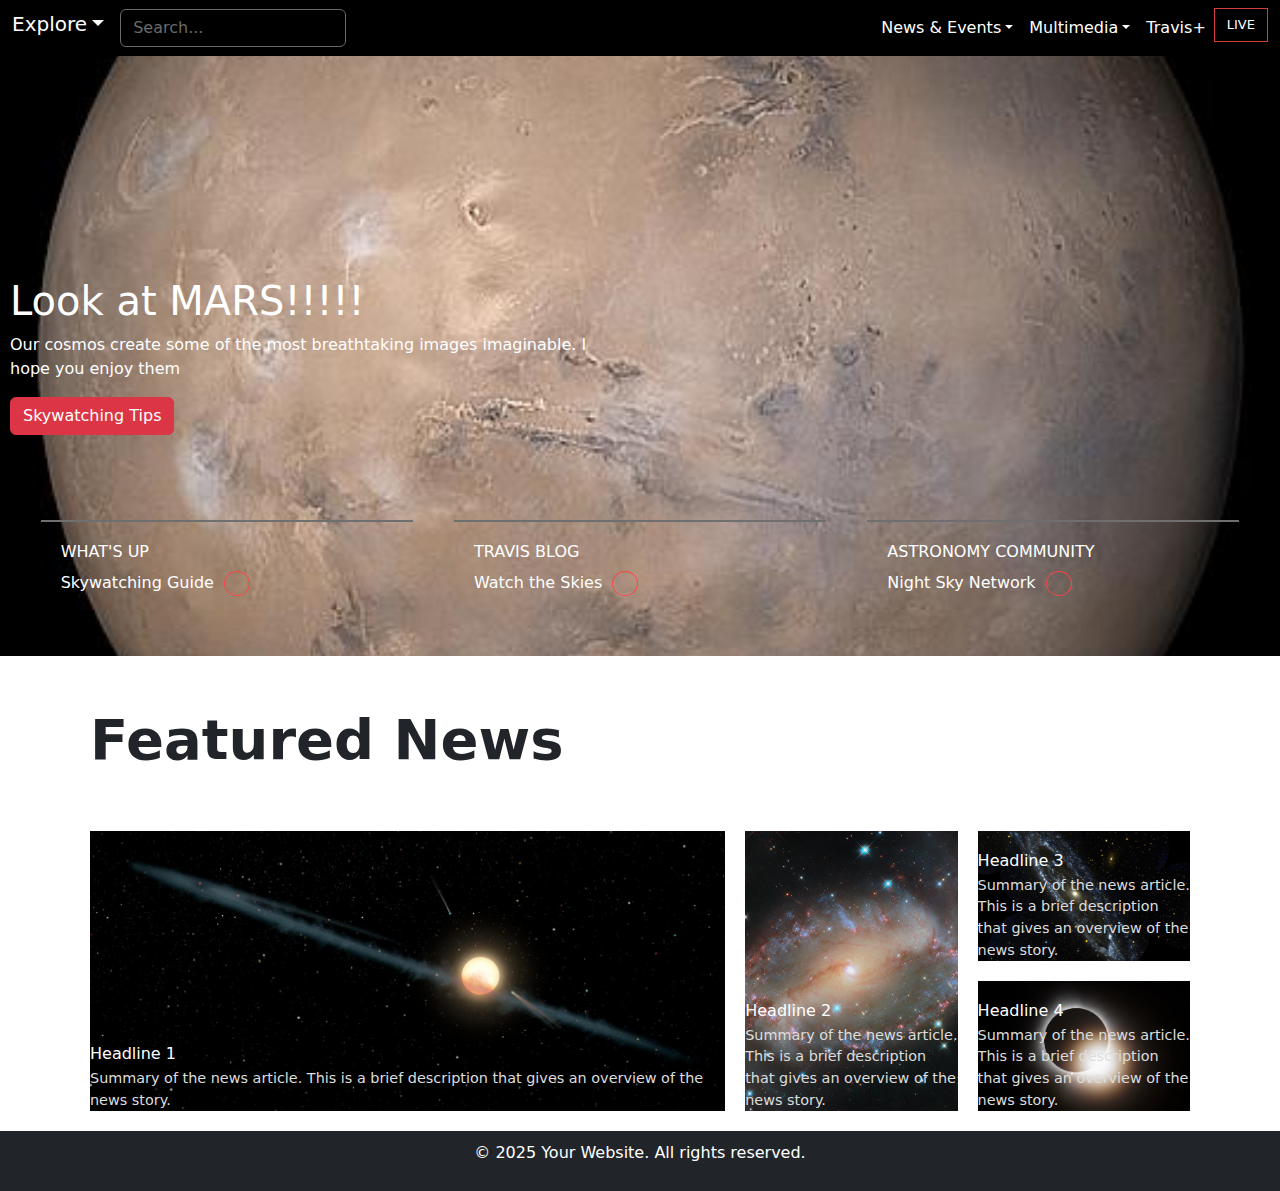
==== index.html @ eb02fc20 "Initial Commit" ====
<!DOCTYPE html>
<html lang="en">
<head>
    <meta charset="UTF-8">
    <meta name="viewport" content="width=device-width, initial-scale=1.0">
    <title>Favorite Clone</title>
    <link rel="stylesheet" href="styles/styles.css">
    <link href="https://cdn.jsdelivr.net/npm/bootstrap@5.3.3/dist/css/bootstrap.min.css" rel="stylesheet" integrity="sha384-QWTKZyjpPEjISv5WaRU9OFeRpok6YctnYmDr5pNlyT2bRjXh0JMhjY6hW+ALEwIH" crossorigin="anonymous">
    <script defer src="scripts.js"></script>
    <script src="https://cdn.jsdelivr.net/npm/bootstrap@5.3.3/dist/js/bootstrap.bundle.min.js" integrity="sha384-YvpcrYf0tY3lHB60NNkmXc5s9fDVZLESaAA55NDzOxhy9GkcIdslK1eN7N6jIeHz" crossorigin="anonymous"></script>
</head>
<body>
    <div id="header-placeholder" class="container-fluid">
        <!-- Placeholder for header content -->
    </div>
    
    <div id="banner-placeholder" class="container-fluid">
        <!-- Placeholder for banner content -->
    </div>
    
    <div id="featured-news-placeholder" class="container-fluid">
        <!-- Placeholder for Featured News section -->
    </div>
    
    <div id="footer-placeholder" class="container-fluid">
        <!-- Placeholder for footer content -->
    </div>
</body>
</html>
---- styles/styles.css ----
/* General reset for all elements */
* {
    margin: 0;
    padding: 0;
    box-sizing: border-box;
}

/* Additional styles for specific components if needed */
.container {
    display: flex;
    flex-direction: column;
}

/* Ensure no spaces between placeholders */
#header-placeholder, #banner-placeholder, #featured-news-placeholder, #footer-placeholder {
    margin: 0;
    padding: 0;
}
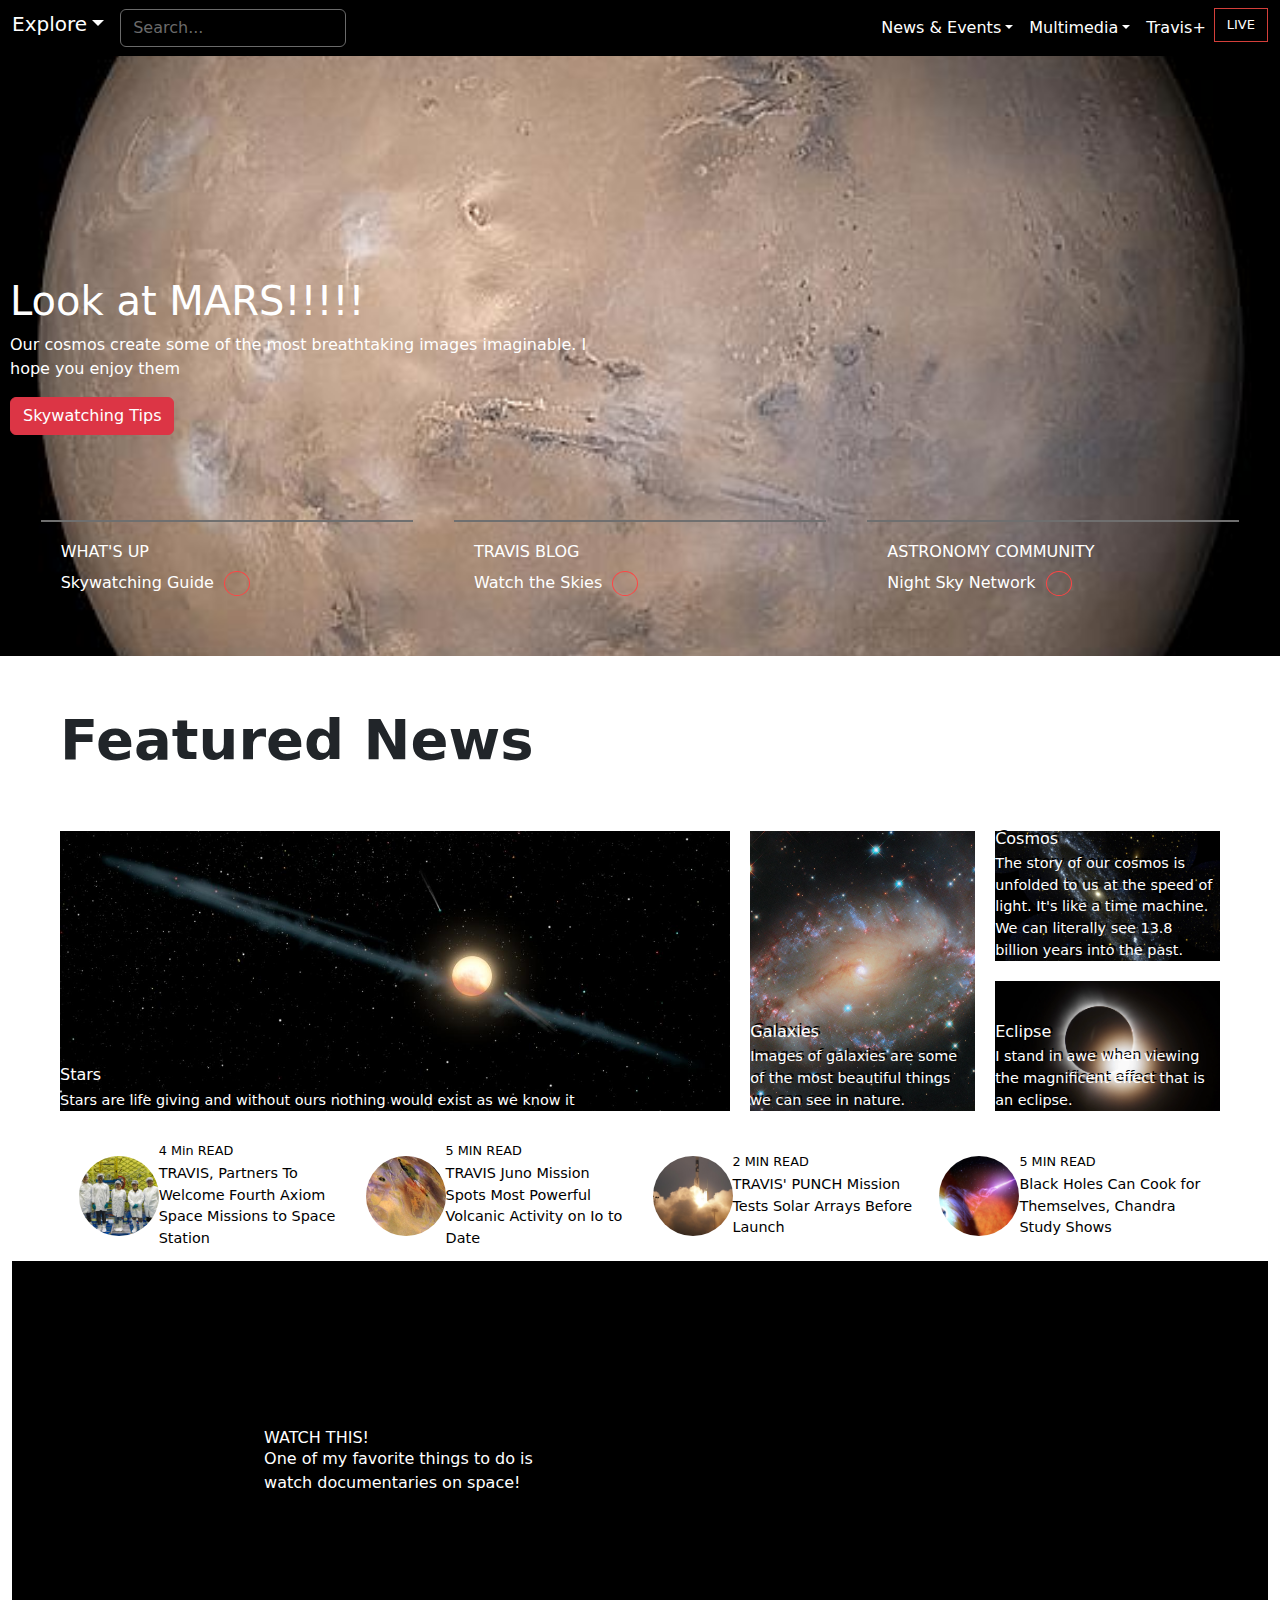
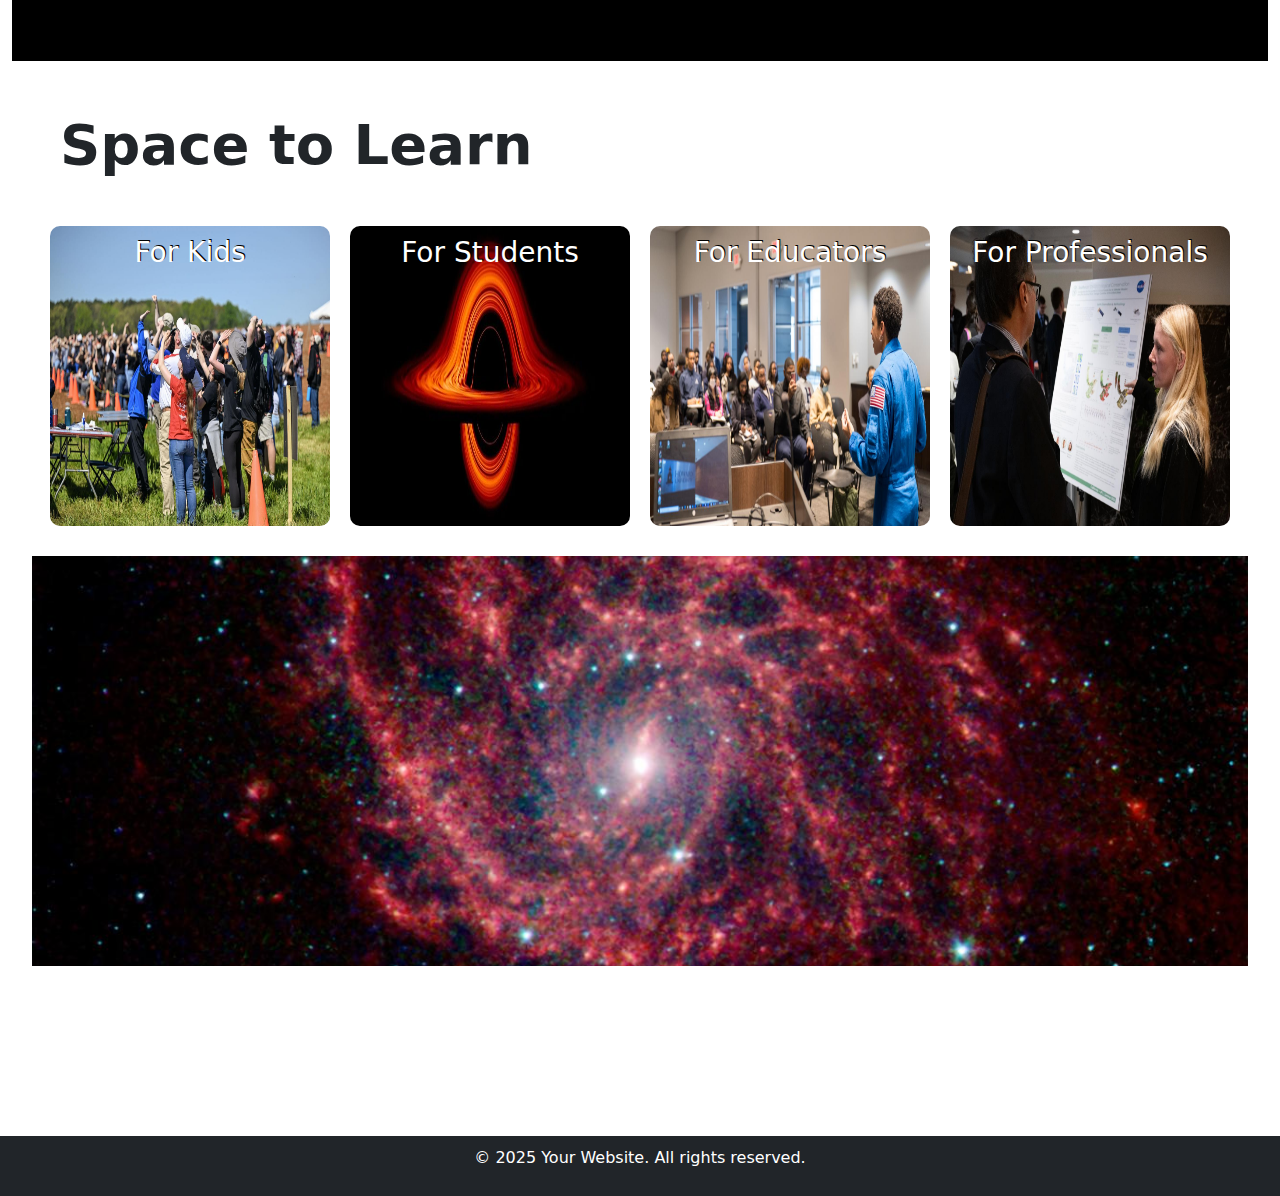
==== commit 7de81eb8: "Second Commit" ====
--- a/index.html
+++ b/index.html
@@ -5,9 +5,14 @@
     <meta name="viewport" content="width=device-width, initial-scale=1.0">
     <title>Favorite Clone</title>
     <link rel="stylesheet" href="styles/styles.css">
-    <link href="https://cdn.jsdelivr.net/npm/bootstrap@5.3.3/dist/css/bootstrap.min.css" rel="stylesheet" integrity="sha384-QWTKZyjpPEjISv5WaRU9OFeRpok6YctnYmDr5pNlyT2bRjXh0JMhjY6hW+ALEwIH" crossorigin="anonymous">
+    <link href="https://cdn.jsdelivr.net/npm/bootstrap@5.3.3/dist/css/bootstrap.min.css" 
+          rel="stylesheet" 
+          integrity="sha384-QWTKZyjpPEjISv5WaRU9OFeRpok6YctnYmDr5pNlyT2bRjXh0JMhjY6hW+ALEwIH" 
+          crossorigin="anonymous">
     <script defer src="scripts.js"></script>
-    <script src="https://cdn.jsdelivr.net/npm/bootstrap@5.3.3/dist/js/bootstrap.bundle.min.js" integrity="sha384-YvpcrYf0tY3lHB60NNkmXc5s9fDVZLESaAA55NDzOxhy9GkcIdslK1eN7N6jIeHz" crossorigin="anonymous"></script>
+    <script src="https://cdn.jsdelivr.net/npm/bootstrap@5.3.3/dist/js/bootstrap.bundle.min.js" 
+          integrity="sha384-YvpcrYf0tY3lHB60NNkmXc5s9fDVZLESaAA55NDzOxhy9GkcIdslK1eN7N6jIeHz" 
+          crossorigin="anonymous"></script>
 </head>
 <body>
     <div id="header-placeholder" class="container-fluid">
@@ -21,6 +26,18 @@
     <div id="featured-news-placeholder" class="container-fluid">
         <!-- Placeholder for Featured News section -->
     </div>
+    <div id="additional-news-placeholder" class="container-fluid">
+        <!-- Placeholder for Additional News section -->
+    </div>
+    <div id="second-banner-placeholder" class="container-fluid">
+        <!-- Placeholder for Second Banner section -->
+    </div>
+    <div id="education-placeholder" class="container-fluid">
+        <!-- Placeholder for Education section -->
+    </div>
+    <div id="third-banner-placeholder" class="container-fluid">
+        <!-- Placeholder for Third Banner section -->
+    </div>
     
     <div id="footer-placeholder" class="container-fluid">
         <!-- Placeholder for footer content -->
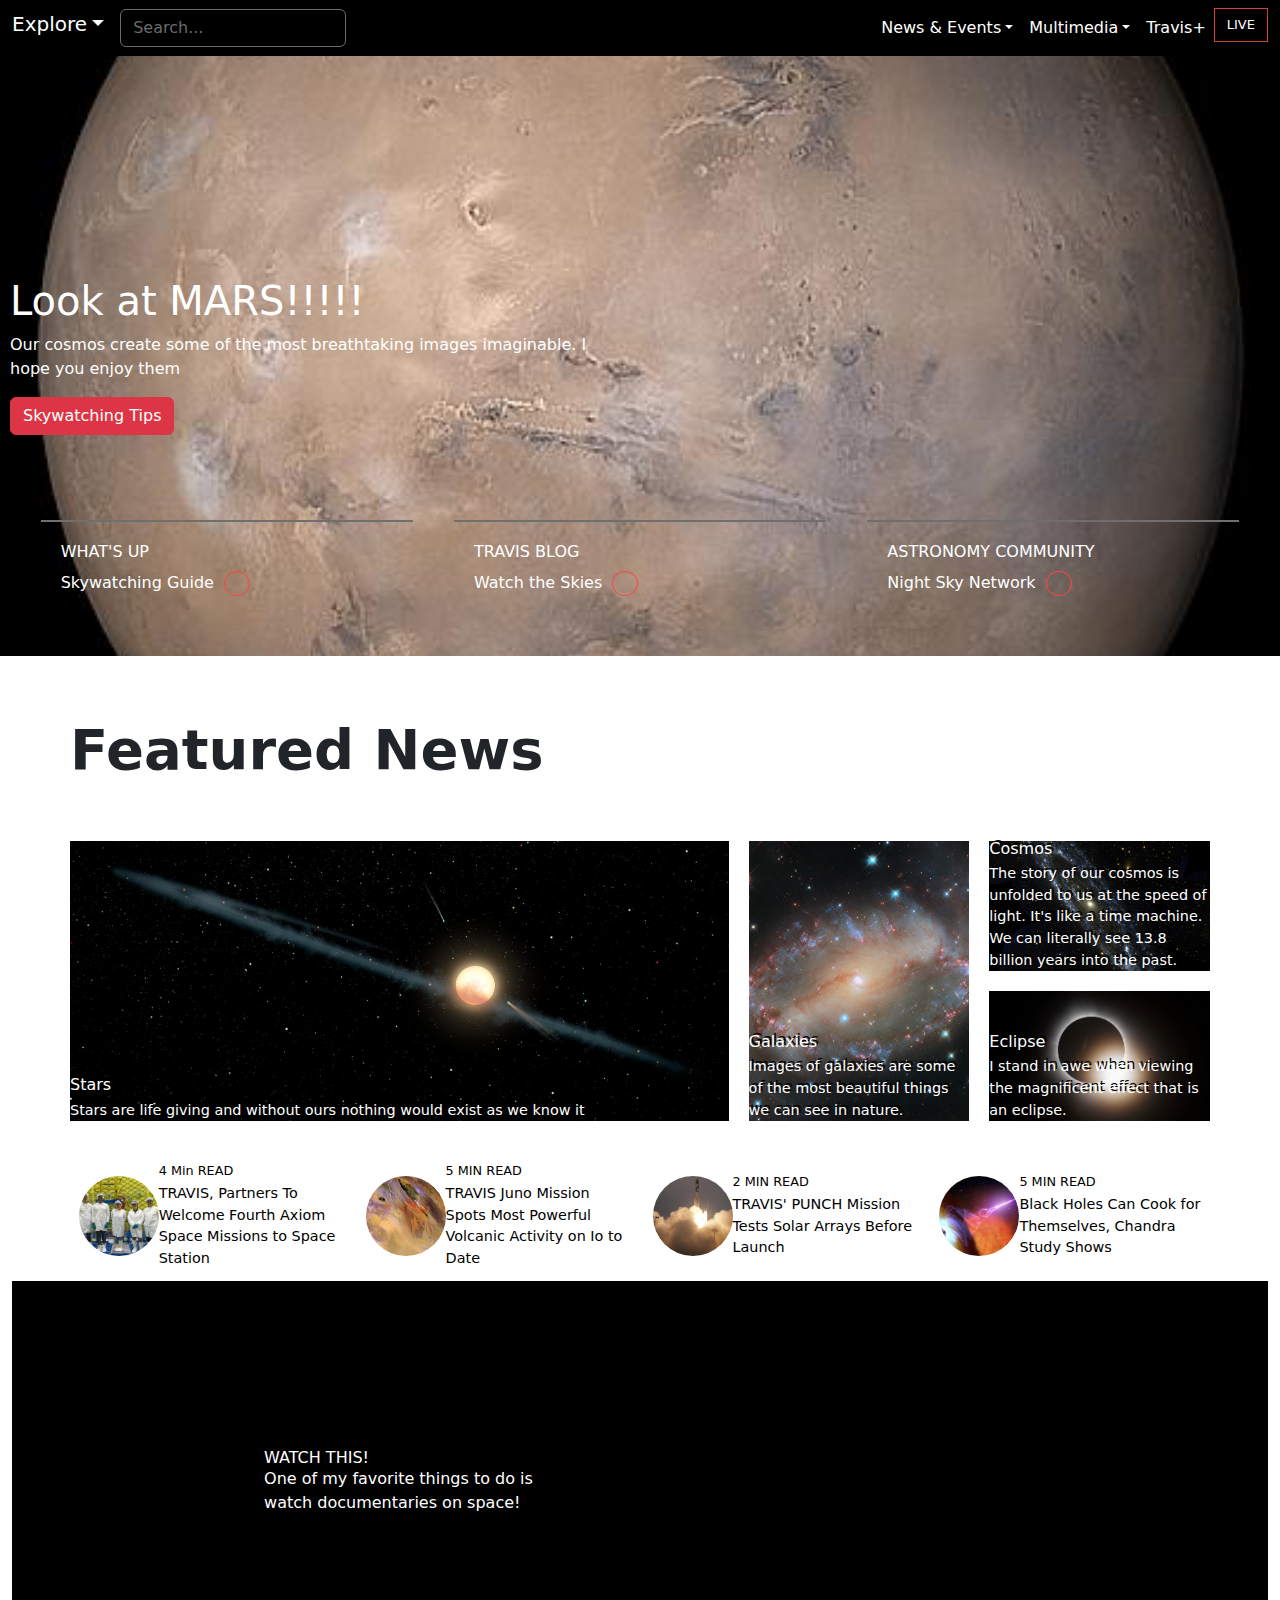
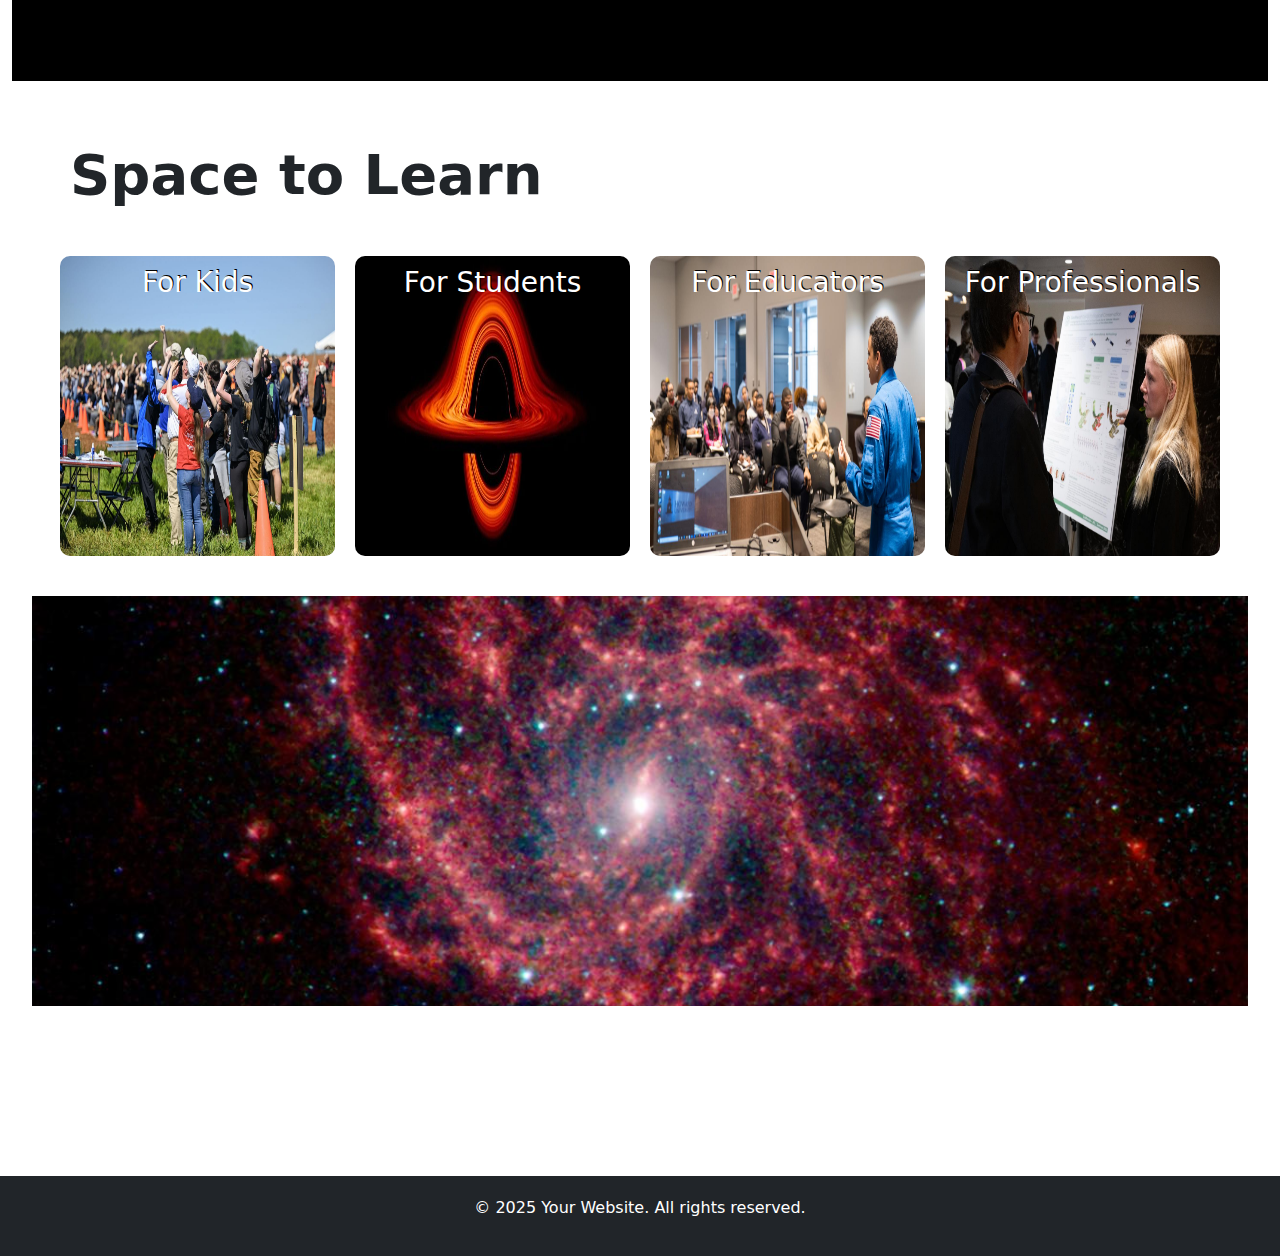
==== commit 6f2a8118: "Third Commit" ====
--- a/index.html
+++ b/index.html
@@ -1,46 +1,62 @@
 <!DOCTYPE html>
 <html lang="en">
 <head>
+    <!-- Character encoding for the HTML document -->
     <meta charset="UTF-8">
+    <!-- Ensures the page is responsive and scales properly on all devices -->
     <meta name="viewport" content="width=device-width, initial-scale=1.0">
+    <!-- Title of the webpage -->
     <title>Favorite Clone</title>
+    <!-- Link to the main stylesheet -->
     <link rel="stylesheet" href="styles/styles.css">
+    <!-- Link to Bootstrap CSS for responsive layout and design -->
     <link href="https://cdn.jsdelivr.net/npm/bootstrap@5.3.3/dist/css/bootstrap.min.css" 
           rel="stylesheet" 
           integrity="sha384-QWTKZyjpPEjISv5WaRU9OFeRpok6YctnYmDr5pNlyT2bRjXh0JMhjY6hW+ALEwIH" 
           crossorigin="anonymous">
-    <script defer src="scripts.js"></script>
+    <!-- Defer loading the main JavaScript file until HTML parsing is complete -->
+    <script defer src="scripts/main.js"></script>
+    <!-- Link to Bootstrap's bundled JavaScript for interactive components -->
     <script src="https://cdn.jsdelivr.net/npm/bootstrap@5.3.3/dist/js/bootstrap.bundle.min.js" 
           integrity="sha384-YvpcrYf0tY3lHB60NNkmXc5s9fDVZLESaAA55NDzOxhy9GkcIdslK1eN7N6jIeHz" 
           crossorigin="anonymous"></script>
 </head>
 <body>
+    <!-- Placeholder for header content -->
     <div id="header-placeholder" class="container-fluid">
-        <!-- Placeholder for header content -->
+        <!-- Content for header will be dynamically loaded here -->
     </div>
     
+    <!-- Placeholder for banner content -->
     <div id="banner-placeholder" class="container-fluid">
-        <!-- Placeholder for banner content -->
+        <!-- Content for banner will be dynamically loaded here -->
     </div>
     
+    <!-- Placeholder for Featured News section -->
     <div id="featured-news-placeholder" class="container-fluid">
-        <!-- Placeholder for Featured News section -->
+        <!-- Content for Featured News will be dynamically loaded here -->
     </div>
+    <!-- Placeholder for Additional News section -->
     <div id="additional-news-placeholder" class="container-fluid">
-        <!-- Placeholder for Additional News section -->
+        <!-- Content for Additional News will be dynamically loaded here -->
     </div>
+    <!-- Placeholder for Second Banner section -->
     <div id="second-banner-placeholder" class="container-fluid">
-        <!-- Placeholder for Second Banner section -->
+        <!-- Content for Second Banner will be dynamically loaded here -->
     </div>
+    <!-- Placeholder for Education section -->
     <div id="education-placeholder" class="container-fluid">
-        <!-- Placeholder for Education section -->
+        <!-- Content for Education section will be dynamically loaded here -->
     </div>
+    <!-- Placeholder for Third Banner section -->
     <div id="third-banner-placeholder" class="container-fluid">
-        <!-- Placeholder for Third Banner section -->
+        <!-- Content for Third Banner will be dynamically loaded here -->
     </div>
     
+    <!-- Placeholder for footer content -->
     <div id="footer-placeholder" class="container-fluid">
-        <!-- Placeholder for footer content -->
+        <!-- Content for footer will be dynamically loaded here -->
+    </div>
     </div>
 </body>
-</html>+</html>
--- a/styles/styles.css
+++ b/styles/styles.css
@@ -1,18 +1,18 @@
 /* General reset for all elements */
 * {
-    margin: 0;
-    padding: 0;
-    box-sizing: border-box;
+    margin: 0; /* Remove default margin from all elements */
+    padding: 0; /* Remove default padding from all elements */
+    box-sizing: border-box; /* Include padding and border in the element's total width and height */
 }
 
 /* Additional styles for specific components if needed */
 .container {
-    display: flex;
-    flex-direction: column;
+    display: flex; /* Use flexbox layout for the container */
+    flex-direction: column; /* Arrange children elements in a column */
 }
 
 /* Ensure no spaces between placeholders */
 #header-placeholder, #banner-placeholder, #featured-news-placeholder, #footer-placeholder {
-    margin: 0;
-    padding: 0;
+    margin: 0; /* Remove margin for specified placeholders */
+    padding: 0; /* Remove padding for specified placeholders */
 }
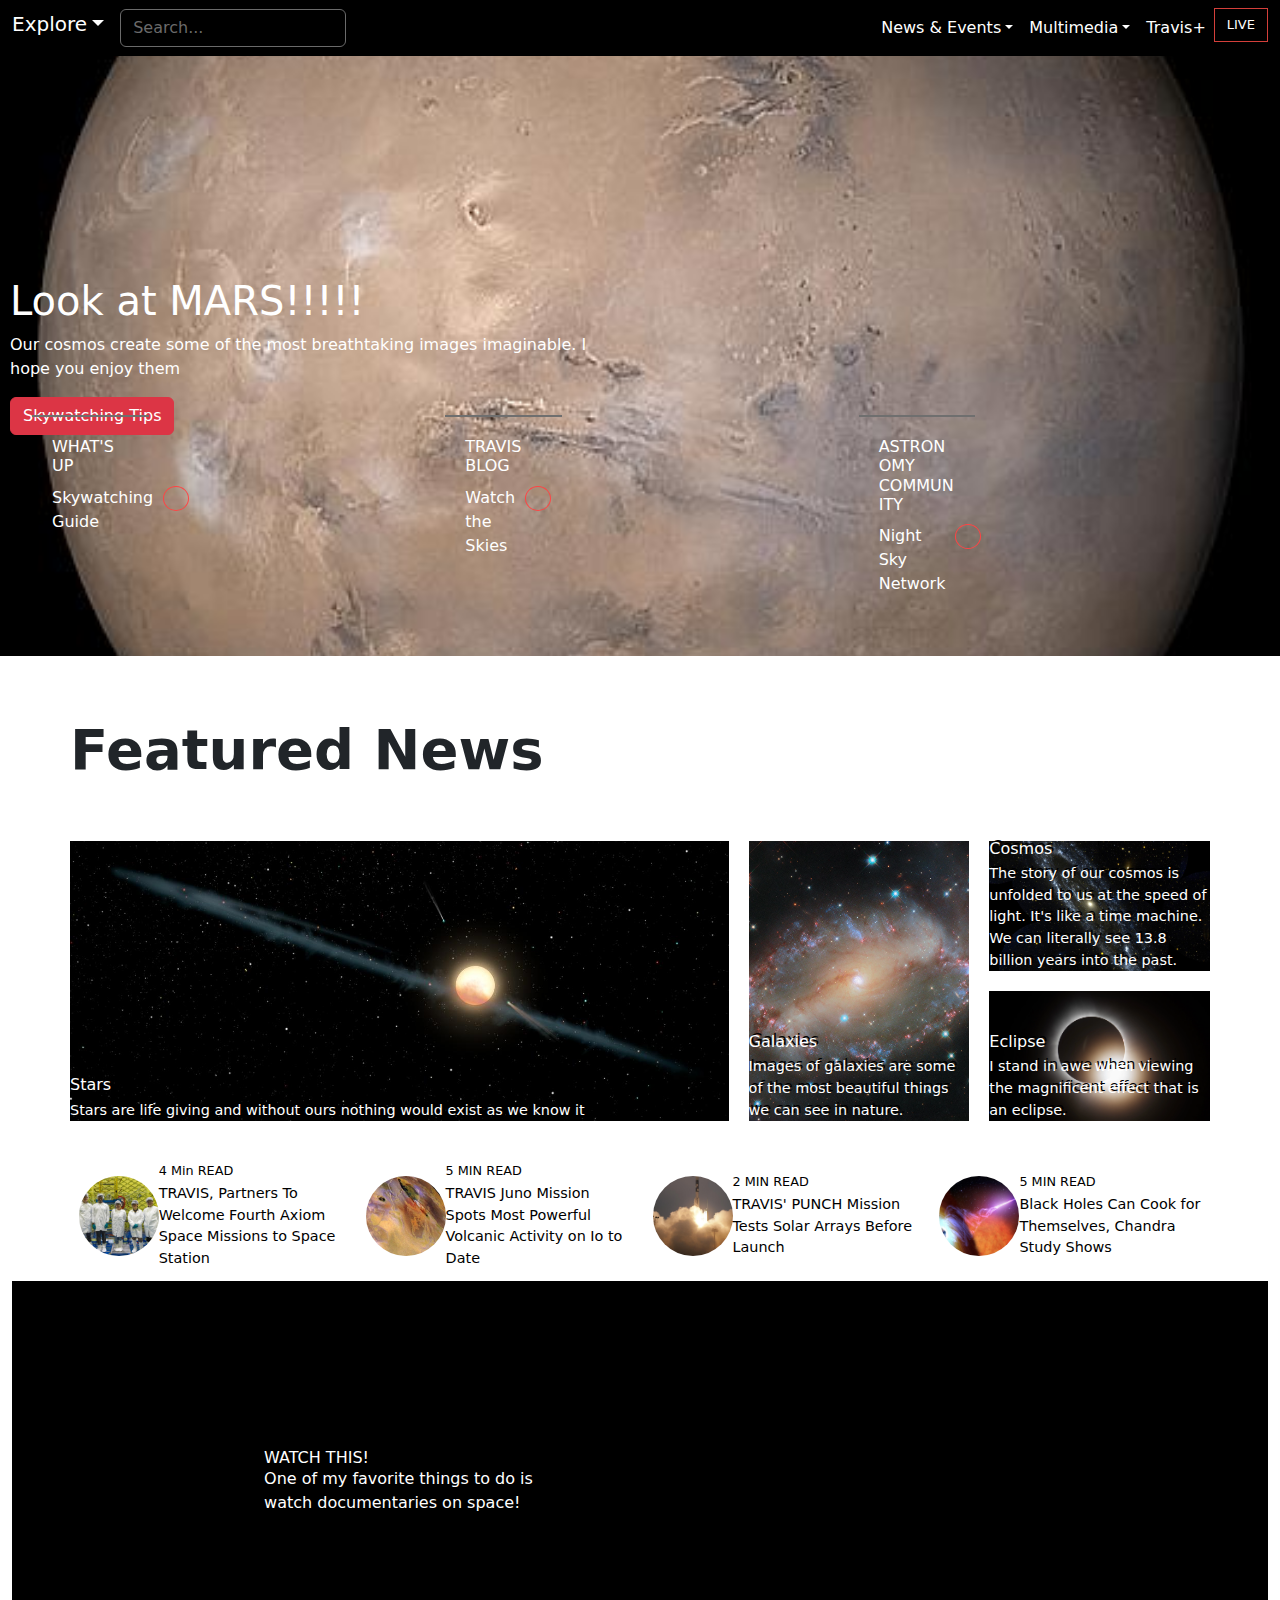
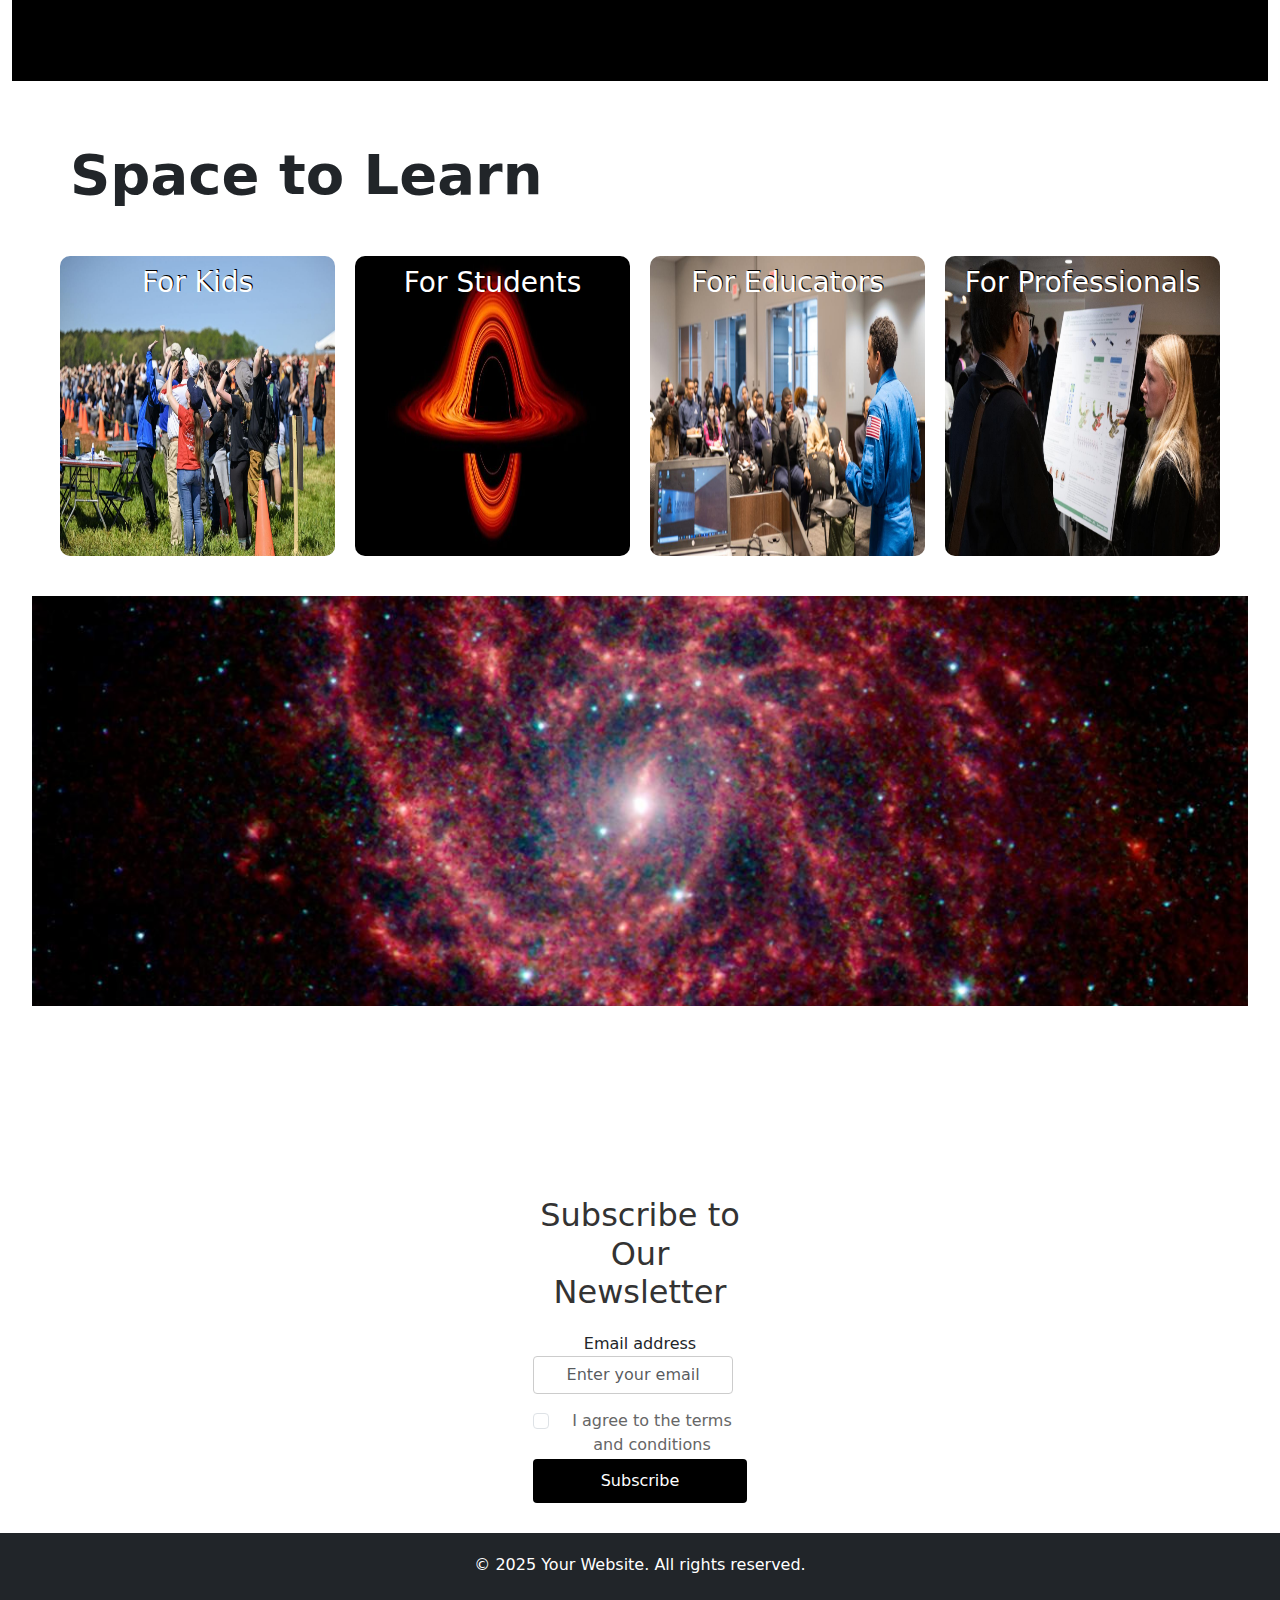
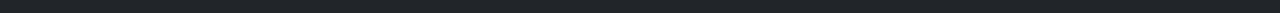
==== commit 696b5460: "Third Commit" ====
--- a/index.html
+++ b/index.html
@@ -52,6 +52,9 @@
     <div id="third-banner-placeholder" class="container-fluid">
         <!-- Content for Third Banner will be dynamically loaded here -->
     </div>
+    <div id="newsletter-placeholder" class="container-fluid">
+        <!-- Content for Newsletter will be dynamically loaded here -->
+    </div>
     
     <!-- Placeholder for footer content -->
     <div id="footer-placeholder" class="container-fluid">
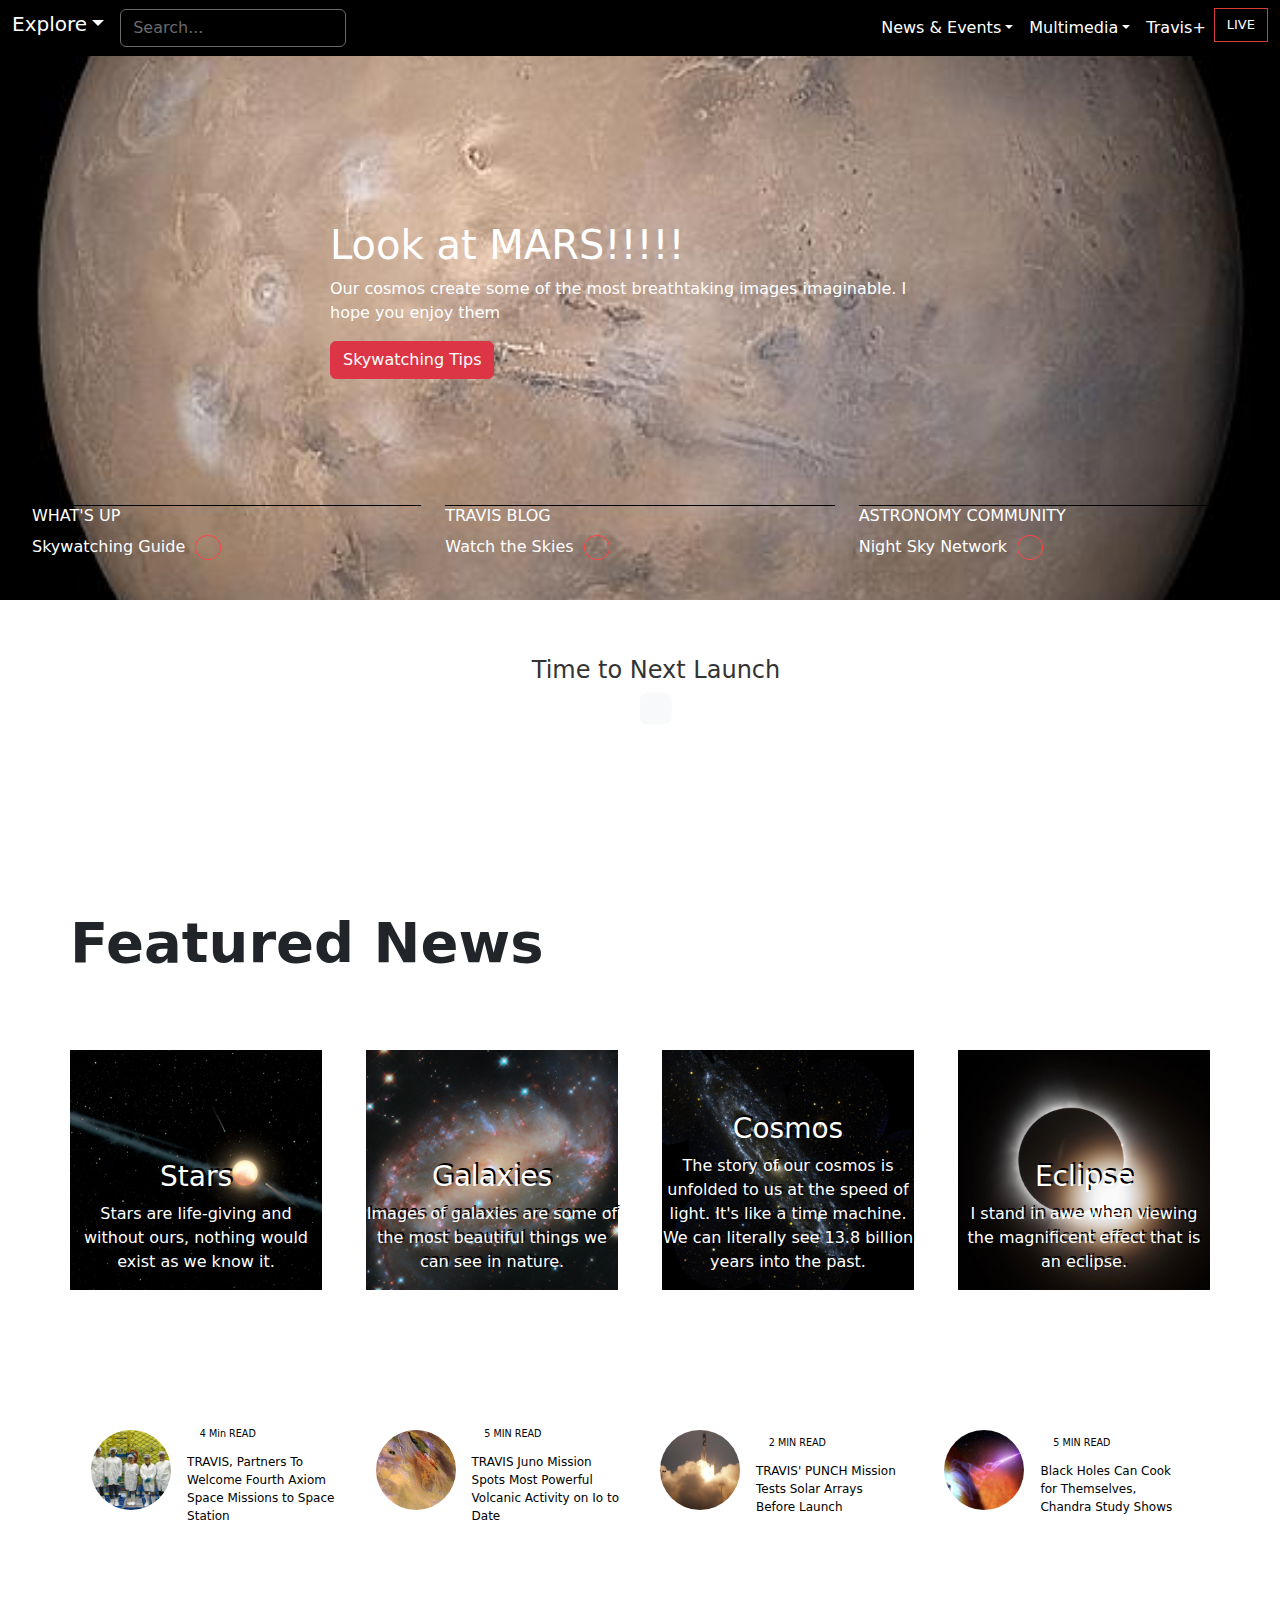
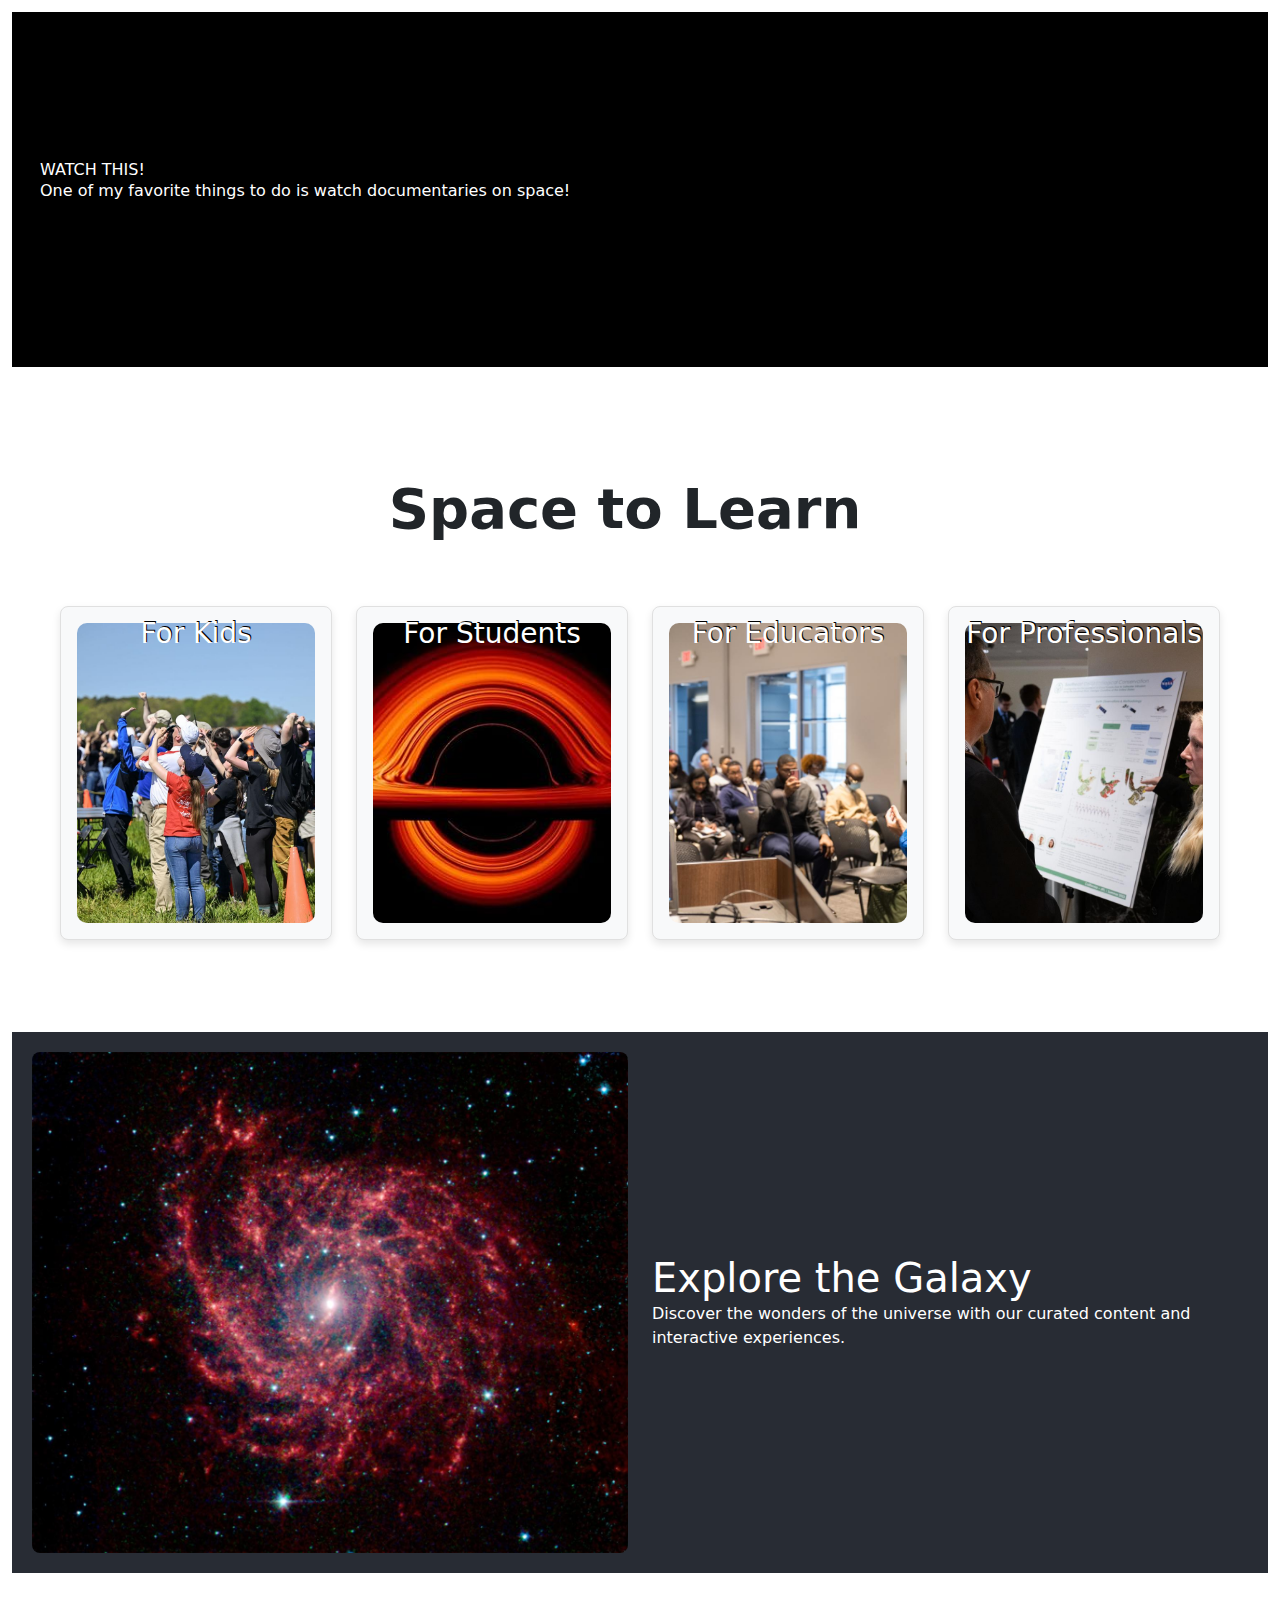
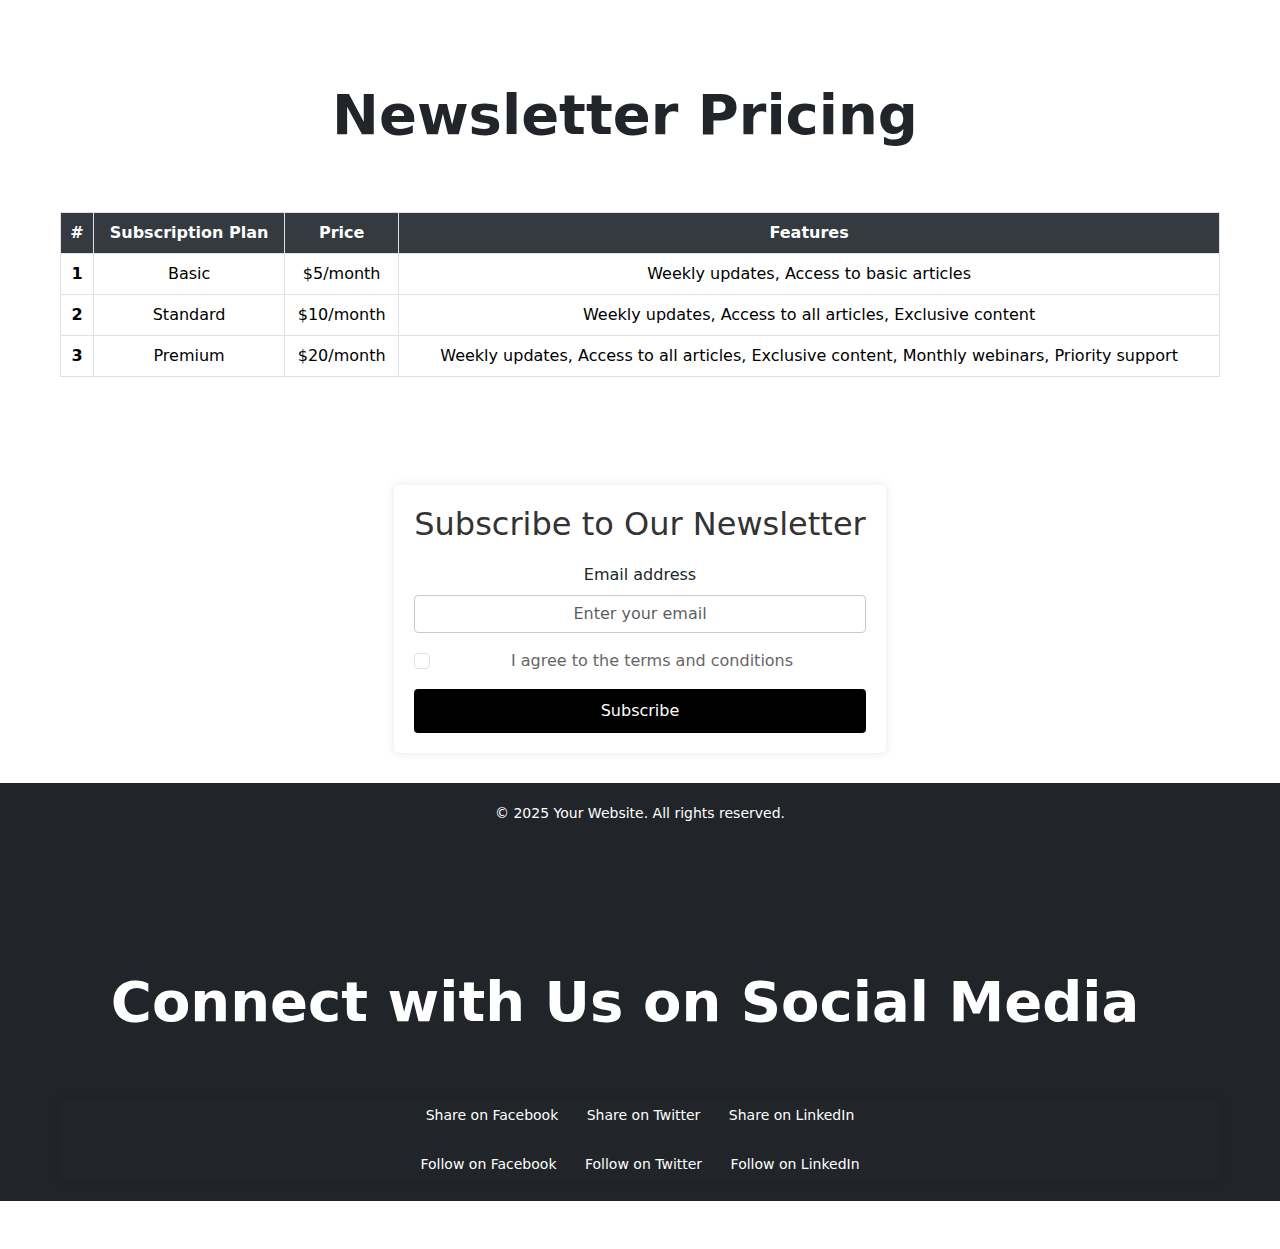
==== commit 2bfa8f91: "Final Commit" ====
--- a/index.html
+++ b/index.html
@@ -16,6 +16,8 @@
           crossorigin="anonymous">
     <!-- Defer loading the main JavaScript file until HTML parsing is complete -->
     <script defer src="scripts/main.js"></script>
+    <script defer src="scripts/countdown.js"></script>
+    <script defer src="scripts/social_media_buttons.js"></script>
     <!-- Link to Bootstrap's bundled JavaScript for interactive components -->
     <script src="https://cdn.jsdelivr.net/npm/bootstrap@5.3.3/dist/js/bootstrap.bundle.min.js" 
           integrity="sha384-YvpcrYf0tY3lHB60NNkmXc5s9fDVZLESaAA55NDzOxhy9GkcIdslK1eN7N6jIeHz" 
@@ -30,6 +32,10 @@
     <!-- Placeholder for banner content -->
     <div id="banner-placeholder" class="container-fluid">
         <!-- Content for banner will be dynamically loaded here -->
+    </div>
+    <!-- Placeholder for countdown content -->
+    <div id="countdown-placeholder" class="container-fluid">
+        <!-- Content for countdown will be dynamically loaded here -->
     </div>
     
     <!-- Placeholder for Featured News section -->
@@ -52,14 +58,19 @@
     <div id="third-banner-placeholder" class="container-fluid">
         <!-- Content for Third Banner will be dynamically loaded here -->
     </div>
+    <div id="table-placeholder" class="container-fluid">
+        <!-- Content for Table will be dynamically loaded here -->
+    </div>
+    
     <div id="newsletter-placeholder" class="container-fluid">
         <!-- Content for Newsletter will be dynamically loaded here -->
     </div>
+
     
-    <!-- Placeholder for footer content -->
+        <!-- Placeholder for footer content -->
     <div id="footer-placeholder" class="container-fluid">
         <!-- Content for footer will be dynamically loaded here -->
-    </div>
+
     </div>
 </body>
 </html>
--- a/styles/styles.css
+++ b/styles/styles.css
@@ -2,7 +2,7 @@
 * {
     margin: 0; /* Remove default margin from all elements */
     padding: 0; /* Remove default padding from all elements */
-    box-sizing: border-box; /* Include padding and border in the element's total width and height */
+    box-sizing: border-box; 
 }
 
 /* Additional styles for specific components if needed */
@@ -13,6 +13,6 @@
 
 /* Ensure no spaces between placeholders */
 #header-placeholder, #banner-placeholder, #featured-news-placeholder, #footer-placeholder {
-    margin: 0; /* Remove margin for specified placeholders */
-    padding: 0; /* Remove padding for specified placeholders */
+    margin: 0; 
+    padding: 0; 
 }
